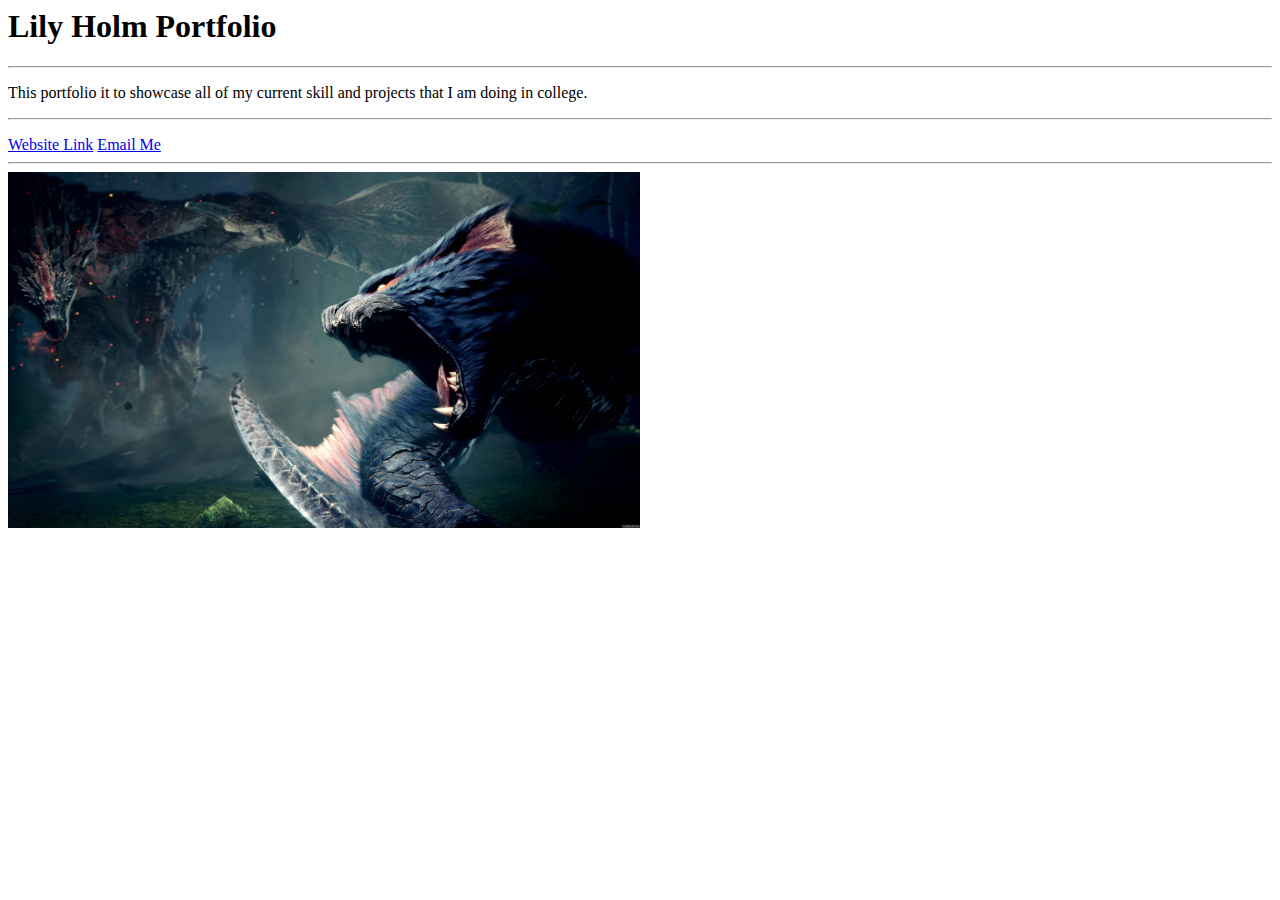
==== index.html @ 418b7853 "Update index.html" ====
<html>
    <head>
        <title>Portfolio</title>
        <link rel="stylesheet" type="text/css" href="styles/styles.css">
    </head>
    <body>
        <h1>Lily Holm Portfolio</h1>
        <hr>
        <p>This portfolio it to showcase all of my current skill and projects that I am
            doing in college.</p>
        <hr>
        <p></p>
        <a href="https://vitruvikin.carrd.co/">Website Link</a>
        <a href="mailto:lilyholm@u.boisestate.edu">Email Me</a>
        <hr>
            <img src="images/monster-hunter-world-nargacuga-vs-pink-rathian-47obhkaea0qhyicu.jpg" alt="Test_Image">
    </body>
</html>
---- styles/styles.css ----
img {
    width:50%;
    height:auto;
}
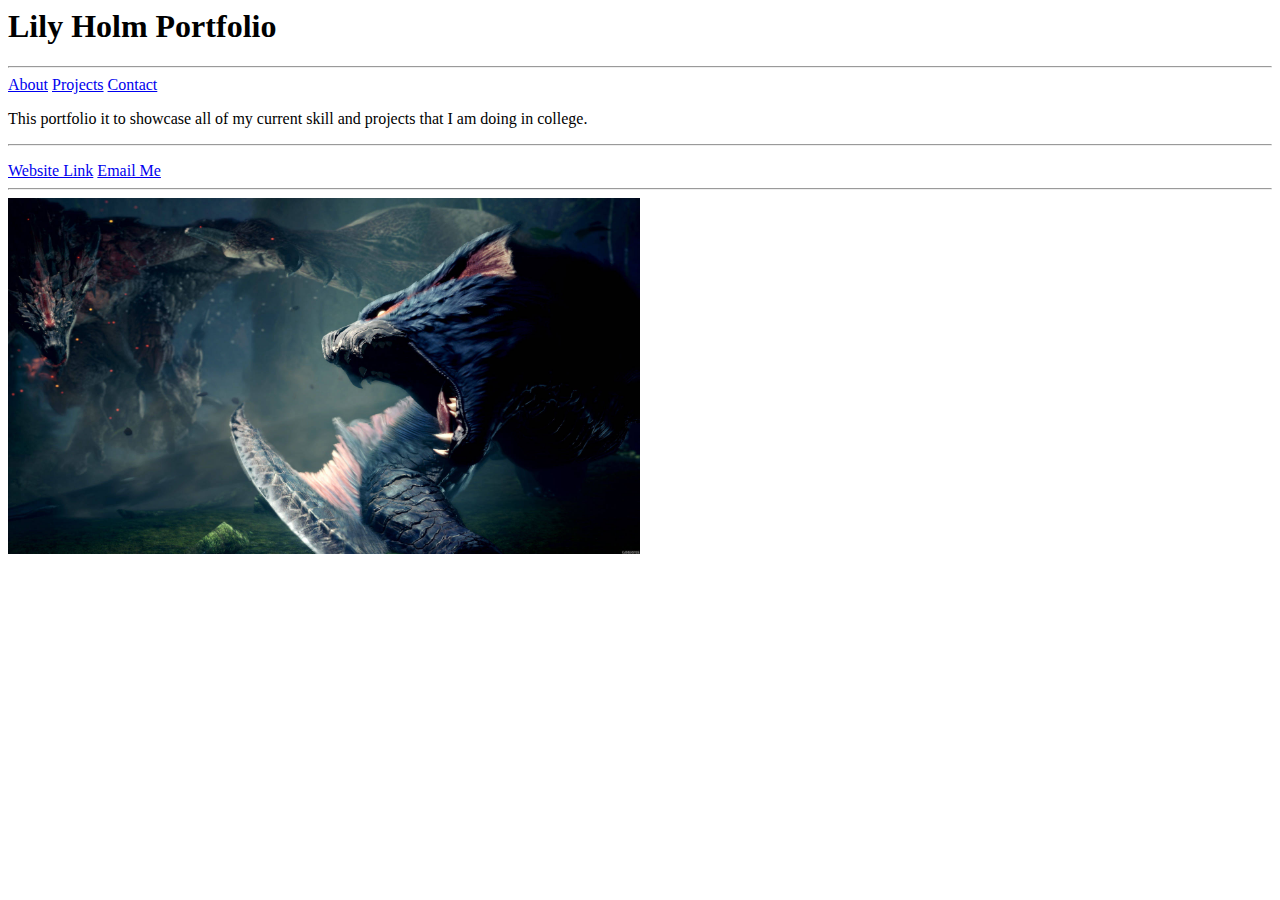
==== commit d315df98: "testing" ====
--- a/index.html
+++ b/index.html
@@ -3,9 +3,15 @@
         <title>Portfolio</title>
         <link rel="stylesheet" type="text/css" href="styles/styles.css">
     </head>
+
     <body>
         <h1>Lily Holm Portfolio</h1>
         <hr>
+        <nav>
+            <a href="#">About</a>
+            <a href="#">Projects</a>
+            <a href="#">Contact</a>
+        </nav>
         <p>This portfolio it to showcase all of my current skill and projects that I am
             doing in college.</p>
         <hr>
@@ -15,4 +21,4 @@
         <hr>
             <img src="images/monster-hunter-world-nargacuga-vs-pink-rathian-47obhkaea0qhyicu.jpg" alt="Test_Image">
     </body>
-</html>
+</html>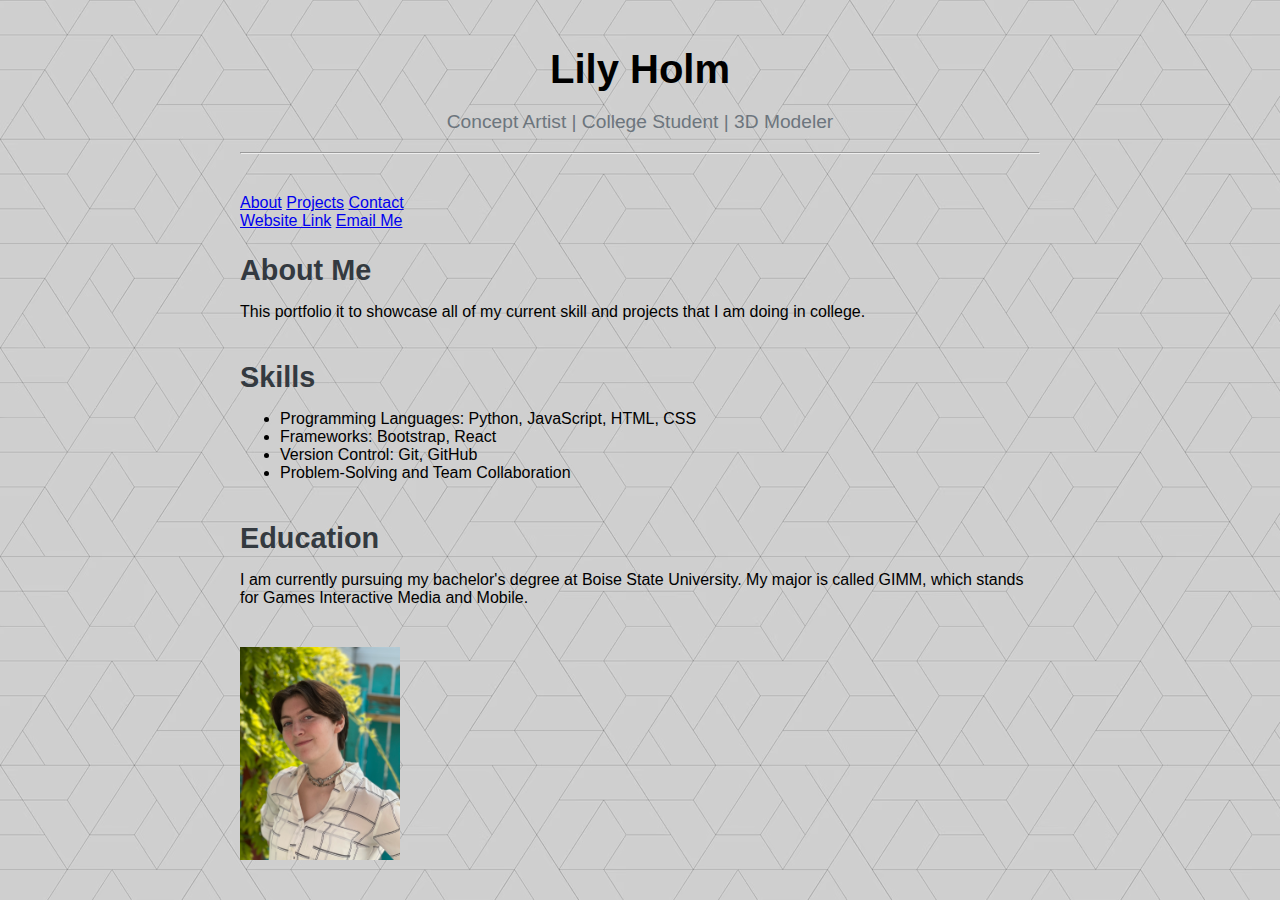
==== commit abf3d8b3: "added parts" ====
--- a/index.html
+++ b/index.html
@@ -1,24 +1,59 @@
 <html>
     <head>
         <title>Portfolio</title>
+        <link href="https://cdn.jsdelivr.net/npm/bootstrap@5.3.2/dist/css/bootstrap.min.css" rel="stylesheet" integrity="sha384-rbsA2VBKQmQoVST5iQzt8t8kYh1zFQ3zZ1pqqZp6YUqUj3zjzBfX38Q7t7L4pOnH" crossorigin="anonymous">
         <link rel="stylesheet" type="text/css" href="styles/styles.css">
     </head>
 
     <body>
-        <h1>Lily Holm Portfolio</h1>
-        <hr>
-        <nav>
-            <a href="#">About</a>
-            <a href="#">Projects</a>
-            <a href="#">Contact</a>
-        </nav>
-        <p>This portfolio it to showcase all of my current skill and projects that I am
-            doing in college.</p>
-        <hr>
-        <p></p>
-        <a href="https://vitruvikin.carrd.co/">Website Link</a>
-        <a href="mailto:lilyholm@u.boisestate.edu">Email Me</a>
-        <hr>
-            <img src="images/monster-hunter-world-nargacuga-vs-pink-rathian-47obhkaea0qhyicu.jpg" alt="Test_Image">
-    </body>
-</html>+        <div class="container">
+
+            <!-- Header Section -->
+            <header class="header-section">
+                <h1>Lily Holm</h1>
+                <p class="tagline">Concept Artist | College Student | 3D Modeler</p>
+                <hr>
+            </header>
+            <nav>
+                <a href="#">About</a>
+                <a href="#">Projects</a>
+                <a href="#">Contact</a>
+            </nav>
+            <a href="https://vitruvikin.carrd.co/">Website Link</a>
+            <a href="mailto:lilyholm@u.boisestate.edu">Email Me</a>
+
+            <!-- About Section -->
+            <section class="about-section">
+                <h2>About Me</h2>
+                <p>
+                    This portfolio it to showcase all of my current 
+                    skill and projects that I am doing in college.
+                </p>
+            </section>
+            <!-- Skills Section -->
+            <section class="skills-section">
+                <h2>Skills</h2>
+                <ul>
+                    <li>Programming Languages: Python, JavaScript, HTML, CSS</li>
+                    <li>Frameworks: Bootstrap, React</li>
+                    <li>Version Control: Git, GitHub</li>
+                    <li>Problem-Solving and Team Collaboration</li>
+                </ul>
+            </section>
+
+            <!-- Education Section -->
+            <section class="education-section">
+                <h2>Education</h2>
+                <p>
+                    I am currently pursuing my bachelor's degree at
+                    Boise State University. My major is called GIMM,
+                    which stands for Games Interactive Media and Mobile.
+                </p>
+            </section>
+
+            <!-- Image Section -->
+            <div class="image-section">
+                <img src="images/IMG_4449.jpg" alt="Lily Holm">
+            </div>
+        </body>
+</html>
--- a/styles/styles.css
+++ b/styles/styles.css
@@ -1,4 +1,81 @@
+body {
+    font-family: Arial, sans-serif;
+    position: relative; /* Ensure the pseudo-element is positioned relative to the body */
+    background-color: #acacac; /* Fallback color */
+    margin: 0;
+    padding: 0;
+}
+
+.container {
+    max-width: 800px;
+    margin: 0 auto;
+    padding: 20px;
+}
+
+.header-section {
+    text-align: center;
+    margin-bottom: 40px;
+}
+
+.header-section h1 {
+    font-size: 2.5rem;
+    margin-bottom: 10px;
+}
+
+.header-section .tagline {
+    font-size: 1.2rem;
+    color: #6c757d;
+}
+
+section {
+    margin-bottom: 40px;
+}
+
+section h2 {
+    font-size: 1.8rem;
+    margin-bottom: 15px;
+    color: #343a40;
+}
+
+/* Contact Section */
+.contact-section {
+    text-align: center;
+}
+
+.contact-section .btn-primary,
+.contact-section .btn-secondary {
+    display: inline-block;
+    padding: 10px 20px;
+    margin: 5px;
+    text-decoration: none;
+    color: #fff;
+    border-radius: 5px;
+}
+
+.contact-section .btn-primary {
+    background-color: #007bff;
+}
+
+.contact-section .btn-secondary {
+    background-color: #6c757d;
+}
+
+body::before {
+    content: '';
+    position: absolute;
+    top: 0;
+    left: 0;
+    width: 100%;
+    height: 100%;
+    background-image: url('../images/texture.avif'); /* Background texture */
+    background-repeat: repeat;
+    background-size: auto;
+    opacity: 0.5; /* Adjust the opacity (0.0 to 1.0) */
+    z-index: -1; /* Ensure it stays behind the content */
+    pointer-events: none; /* Prevent interaction with the pseudo-element */
+}
+
 img {
-    width:50%;
-    height:auto;
-}
+    width: 20%;
+    height: auto;
+}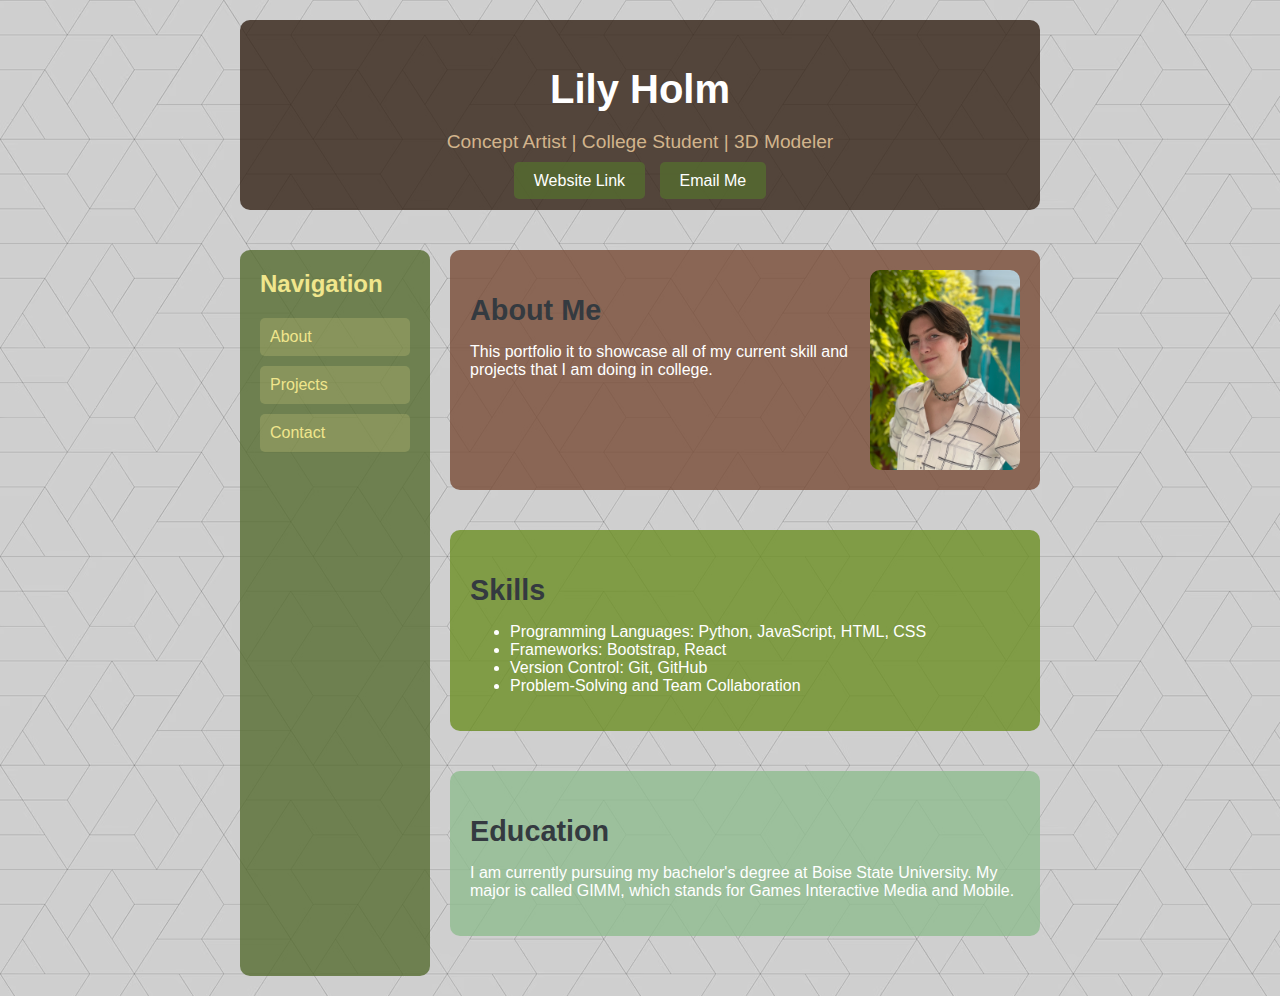
==== commit da394c50: "fancy" ====
--- a/index.html
+++ b/index.html
@@ -1,59 +1,68 @@
 <html>
-    <head>
-        <title>Portfolio</title>
-        <link href="https://cdn.jsdelivr.net/npm/bootstrap@5.3.2/dist/css/bootstrap.min.css" rel="stylesheet" integrity="sha384-rbsA2VBKQmQoVST5iQzt8t8kYh1zFQ3zZ1pqqZp6YUqUj3zjzBfX38Q7t7L4pOnH" crossorigin="anonymous">
-        <link rel="stylesheet" type="text/css" href="styles/styles.css">
-    </head>
+<head>
+    <title>Portfolio</title>
+    <link href="https://cdn.jsdelivr.net/npm/bootstrap@5.3.2/dist/css/bootstrap.min.css" rel="stylesheet" integrity="sha384-rbsA2VBKQmQoVST5iQzt8t8kYh1zFQ3zZ1pqqZp6YUqUj3zjzBfX38Q7t7L4pOnH" crossorigin="anonymous">
+    <link rel="stylesheet" type="text/css" href="styles/styles.css">
+</head>
 
-    <body>
-        <div class="container">
-
-            <!-- Header Section -->
-            <header class="header-section">
-                <h1>Lily Holm</h1>
-                <p class="tagline">Concept Artist | College Student | 3D Modeler</p>
-                <hr>
-            </header>
+<body>
+    <div class="container">
+        <header class="header-section">
+            <h1>Lily Holm</h1>
+            <p class="tagline">Concept Artist | College Student | 3D Modeler</p>
+            <a href="https://vitruvikin.carrd.co/" class="btn custom-btn">Website Link</a>
+            <a href="mailto:lilyholm@u.boisestate.edu" class="btn custom-btn">Email Me</a>
+        </header>
+        <div class="main-content">
             <nav>
+                <h3>Navigation</h3>
                 <a href="#">About</a>
                 <a href="#">Projects</a>
                 <a href="#">Contact</a>
             </nav>
-            <a href="https://vitruvikin.carrd.co/">Website Link</a>
-            <a href="mailto:lilyholm@u.boisestate.edu">Email Me</a>
+            <div class="content">
 
-            <!-- About Section -->
-            <section class="about-section">
-                <h2>About Me</h2>
-                <p>
-                    This portfolio it to showcase all of my current 
-                    skill and projects that I am doing in college.
-                </p>
-            </section>
-            <!-- Skills Section -->
-            <section class="skills-section">
-                <h2>Skills</h2>
-                <ul>
-                    <li>Programming Languages: Python, JavaScript, HTML, CSS</li>
-                    <li>Frameworks: Bootstrap, React</li>
-                    <li>Version Control: Git, GitHub</li>
-                    <li>Problem-Solving and Team Collaboration</li>
-                </ul>
-            </section>
+                <section class="about-section">
+                    <div class="about-content">
+                        <div class="about-text">
+                            <h2>About Me</h2>
+                            <p>
+                                This portfolio it to showcase all of my current
+                                skill and projects that I am doing in college.
+                            </p>
+                        </div>
+                        <div class="image-section">
+                            <img src="images/IMG_4449.jpg" alt="Lily Holm">
+                        </div>
+                    </div>
+                </section>
 
-            <!-- Education Section -->
-            <section class="education-section">
-                <h2>Education</h2>
-                <p>
-                    I am currently pursuing my bachelor's degree at
-                    Boise State University. My major is called GIMM,
-                    which stands for Games Interactive Media and Mobile.
-                </p>
-            </section>
+                <section class="skills-section">
+                    <h2>Skills</h2>
+                    <ul>
+                        <li>Programming Languages: Python, JavaScript, HTML, CSS</li>
+                        <li>Frameworks: Bootstrap, React</li>
+                        <li>Version Control: Git, GitHub</li>
+                        <li>Problem-Solving and Team Collaboration</li>
+                    </ul>
+                </section>
 
-            <!-- Image Section -->
-            <div class="image-section">
-                <img src="images/IMG_4449.jpg" alt="Lily Holm">
+                <section class="education-section">
+                    <h2>Education</h2>
+                    <p>
+                        I am currently pursuing my bachelor's degree at
+                        Boise State University. My major is called GIMM,
+                        which stands for Games Interactive Media and Mobile.
+                    </p>
+                </section>
             </div>
-        </body>
+        </div>
+    </div>
+</body>
 </html>
+
+
+
+
+
+
--- a/styles/styles.css
+++ b/styles/styles.css
@@ -5,6 +5,21 @@
     margin: 0;
     padding: 0;
 }
+
+    body::before {
+        content: '';
+        position: absolute;
+        top: 0;
+        left: 0;
+        width: 100%;
+        height: 100%;
+        background-image: url('../images/texture.avif'); /* Background texture */
+        background-repeat: repeat;
+        background-size: auto;
+        opacity: 0.5; /* Adjust the opacity (0.0 to 1.0) */
+        z-index: -1; /* Ensure it stays behind the content */
+        pointer-events: none; /* Prevent interaction with the pseudo-element */
+    }
 
 .container {
     max-width: 800px;
@@ -15,67 +30,141 @@
 .header-section {
     text-align: center;
     margin-bottom: 40px;
+    background-color: rgb(51, 34, 21, 0.80); /* SaddleBrown with opacity */
+    color: white;
+    padding: 20px;
+    border-radius: 10px;
 }
 
-.header-section h1 {
-    font-size: 2.5rem;
-    margin-bottom: 10px;
+    .header-section h1 {
+        font-size: 2.5rem;
+        margin-bottom: 10px;
+    }
+
+    .header-section .tagline {
+        font-size: 1.2rem;
+        color: #D2B48C; /* Tan */
+    }
+
+    .header-section .btn {
+        margin: 5px;
+    }
+
+.custom-btn {
+    padding: 10px 20px;
+    border-radius: 5px;
+    text-decoration: none;
+    background-color: rgba(85, 107, 47, 0.8); /* DarkOliveGreen with opacity */
+    color: white;
+    transition: background-color 0.3s, color 0.3s;
 }
 
-.header-section .tagline {
-    font-size: 1.2rem;
-    color: #6c757d;
+    .custom-btn:hover {
+        background-color: rgba(85, 107, 47, 1); /* DarkOliveGreen */
+        color: white;
+    }
+
+.main-content {
+    display: flex;
+}
+
+nav {
+    flex: 0 0 150px; /* Fixed width for the nav */
+    margin-right: 20px;
+    background-color: rgba(85, 107, 47, 0.8); /* DarkOliveGreen with opacity */
+    padding: 20px;
+    color: white;
+    border-radius: 10px;
+}
+
+    nav h3 {
+        margin-top: 0;
+        margin-bottom: 20px;
+        font-size: 1.5rem;
+        color: #F0E68C; /* Khaki */
+    }
+
+    nav a {
+        display: block;
+        margin-bottom: 10px;
+        text-decoration: none;
+        color: #F0E68C; /* Khaki */
+        padding: 10px;
+        border-radius: 5px;
+        background-color: rgba(240, 230, 140, 0.2); /* Khaki with opacity */
+        transition: background-color 0.3s, color 0.3s;
+    }
+
+        nav a:hover {
+            background-color: rgba(240, 230, 140, 0.5); /* Khaki with more opacity */
+            color: #556B2F; /* DarkOliveGreen */
+        }
+
+    nav a.active {
+        background-color: rgba(240, 230, 140, 0.5); /* Khaki with more opacity */
+        color: #556B2F; /* DarkOliveGreen */
+        font-weight: bold;
+    }
+
+.content {
+    flex: 1;
 }
 
 section {
     margin-bottom: 40px;
+    padding: 20px;
+    border-radius: 10px;
 }
 
-section h2 {
-    font-size: 1.8rem;
-    margin-bottom: 15px;
-    color: #343a40;
+    section h2 {
+        font-size: 1.8rem;
+        margin-bottom: 15px;
+        color: #343a40;
+    }
+
+.about-section {
+    background-color: rgb(120, 75, 54, 0.80); /* Sienna with opacity */
+    color: white;
 }
 
-/* Contact Section */
-.contact-section {
-    text-align: center;
+.about-content {
+    display: grid;
+    grid-template-columns: 1fr auto;
+    grid-template-rows: auto auto;
+    gap: 20px;
+    align-items: start;
 }
 
-.contact-section .btn-primary,
-.contact-section .btn-secondary {
-    display: inline-block;
-    padding: 10px 20px;
-    margin: 5px;
-    text-decoration: none;
-    color: #fff;
-    border-radius: 5px;
+.about-text {
+    grid-column: 1 / 2;
+    grid-row: 1 / 3;
 }
 
-.contact-section .btn-primary {
-    background-color: #007bff;
+.image-section {
+    grid-column: 2 / 3;
+    grid-row: 1 / 3;
 }
 
-.contact-section .btn-secondary {
-    background-color: #6c757d;
+    .image-section img {
+        width: 150px; /* Set a specific width for the image */
+        height: auto;
+        border-radius: 10px;
+    }
+
+.skills-section {
+    background-color: rgba(107, 142, 35, 0.8); /* OliveDrab with opacity */
+    color: white;
 }
 
-body::before {
-    content: '';
-    position: absolute;
-    top: 0;
-    left: 0;
-    width: 100%;
-    height: 100%;
-    background-image: url('../images/texture.avif'); /* Background texture */
-    background-repeat: repeat;
-    background-size: auto;
-    opacity: 0.5; /* Adjust the opacity (0.0 to 1.0) */
-    z-index: -1; /* Ensure it stays behind the content */
-    pointer-events: none; /* Prevent interaction with the pseudo-element */
+.education-section {
+    background-color: rgba(143, 188, 143, 0.8); /* DarkSeaGreen with opacity */
+    color: white;
 }
 
 img {
     width: 20%;
     height: auto;
-}+}
+
+
+
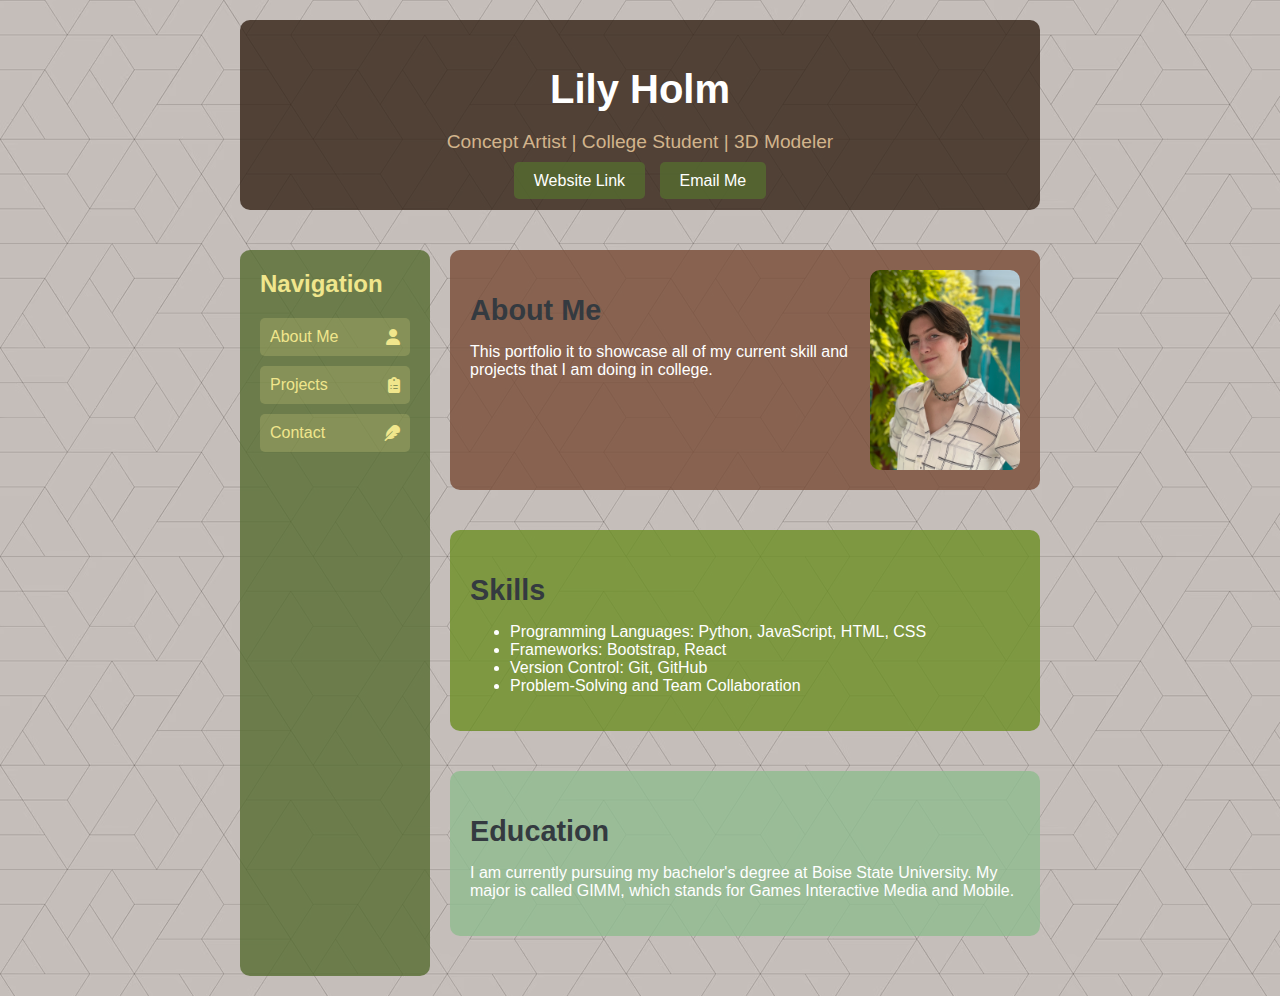
==== commit db61c3cd: "animations" ====
--- a/index.html
+++ b/index.html
@@ -1,6 +1,7 @@
 <html>
 <head>
     <title>Portfolio</title>
+    <link rel="stylesheet" href="https://cdnjs.cloudflare.com/ajax/libs/font-awesome/6.7.2/css/all.min.css" integrity="sha512-Evv84Mr4kqVGRNSgIGL/F/aIDqQb7xQ2vcrdIwxfjThSH8CSR7PBEakCr51Ck+w+/U6swU2Im1vVX0SVk9ABhg==" crossorigin="anonymous" referrerpolicy="no-referrer" />
     <link href="https://cdn.jsdelivr.net/npm/bootstrap@5.3.2/dist/css/bootstrap.min.css" rel="stylesheet" integrity="sha384-rbsA2VBKQmQoVST5iQzt8t8kYh1zFQ3zZ1pqqZp6YUqUj3zjzBfX38Q7t7L4pOnH" crossorigin="anonymous">
     <link rel="stylesheet" type="text/css" href="styles/styles.css">
 </head>
@@ -16,9 +17,9 @@
         <div class="main-content">
             <nav>
                 <h3>Navigation</h3>
-                <a href="#">About</a>
-                <a href="#">Projects</a>
-                <a href="#">Contact</a>
+                <a href="#">About Me <i class="fa-solid fa-user"></i></a>
+                <a href="#">Projects <i class="fa-solid fa-clipboard-list"></i></a>
+                <a href="#">Contact <i class="fa-solid fa-feather"></i></a>
             </nav>
             <div class="content">
 
--- a/styles/styles.css
+++ b/styles/styles.css
@@ -1,7 +1,7 @@
 body {
     font-family: Arial, sans-serif;
     position: relative; /* Ensure the pseudo-element is positioned relative to the body */
-    background-color: #acacac; /* Fallback color */
+    background-color: #988b83; /* Fallback color */
     margin: 0;
     padding: 0;
 }
@@ -85,7 +85,9 @@
     }
 
     nav a {
-        display: block;
+        display: flex;
+        justify-content: space-between;
+        align-items: center;
         margin-bottom: 10px;
         text-decoration: none;
         color: #F0E68C; /* Khaki */
@@ -100,11 +102,29 @@
             color: #556B2F; /* DarkOliveGreen */
         }
 
-    nav a.active {
-        background-color: rgba(240, 230, 140, 0.5); /* Khaki with more opacity */
-        color: #556B2F; /* DarkOliveGreen */
-        font-weight: bold;
+        nav a.active {
+            background-color: rgba(240, 230, 140, 0.5); /* Khaki with more opacity */
+            color: #556B2F; /* DarkOliveGreen */
+            font-weight: bold;
+        }
+
+@keyframes bounce {
+    0%, 20%, 50%, 80%, 100% {
+        transform: translateY(0);
     }
+
+    40% {
+        transform: translateY(-10px);
+    }
+
+    60% {
+        transform: translateY(-5px);
+    }
+}
+
+nav a:hover i {
+    animation: bounce 0.5s;
+}
 
 .content {
     flex: 1;
@@ -165,6 +185,3 @@
     width: 20%;
     height: auto;
 }
-
-
-
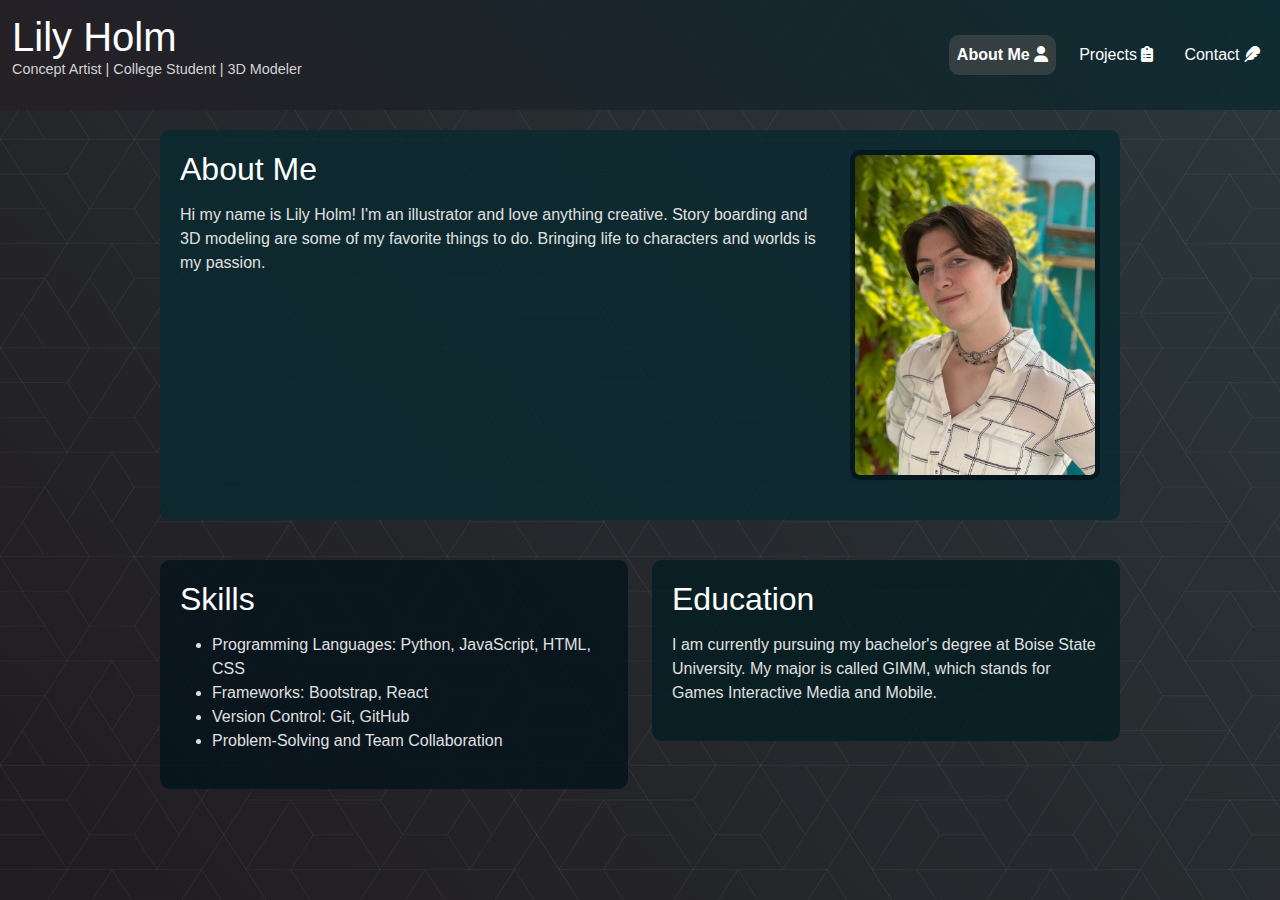
==== commit 88d605ce: "BIG CHANGE" ====
--- a/index.html
+++ b/index.html
@@ -2,42 +2,68 @@
 <head>
     <title>Portfolio</title>
     <link rel="stylesheet" href="https://cdnjs.cloudflare.com/ajax/libs/font-awesome/6.7.2/css/all.min.css" integrity="sha512-Evv84Mr4kqVGRNSgIGL/F/aIDqQb7xQ2vcrdIwxfjThSH8CSR7PBEakCr51Ck+w+/U6swU2Im1vVX0SVk9ABhg==" crossorigin="anonymous" referrerpolicy="no-referrer" />
-    <link href="https://cdn.jsdelivr.net/npm/bootstrap@5.3.2/dist/css/bootstrap.min.css" rel="stylesheet" integrity="sha384-rbsA2VBKQmQoVST5iQzt8t8kYh1zFQ3zZ1pqqZp6YUqUj3zjzBfX38Q7t7L4pOnH" crossorigin="anonymous">
+    <link href="https://cdn.jsdelivr.net/npm/bootstrap@5.3.3/dist/css/bootstrap.min.css" rel="stylesheet" integrity="sha384-QWTKZyjpPEjISv5WaRU9OFeRpok6YctnYmDr5pNlyT2bRjXh0JMhjY6hW+ALEwIH" crossorigin="anonymous">
+    <script src="https://cdn.jsdelivr.net/npm/bootstrap@5.3.3/dist/js/bootstrap.bundle.min.js" integrity="sha384-YvpcrYf0tY3lHB60NNkmXc5s9fDVZLESaAA55NDzOxhy9GkcIdslK1eN7N6jIeHz" crossorigin="anonymous"></script>
     <link rel="stylesheet" type="text/css" href="styles/styles.css">
 </head>
 
 <body>
+    <!-- Navigation -->
+    <nav class="navbar navbar-expand-lg navbar-light">
+        <div class="container-fluid">
+            <a class="navbar-brand" href="#">
+                <h1>Lily Holm</h1>
+                <p class="tagline">Concept Artist | College Student | 3D Modeler</p>
+            </a>
+            <button class="navbar-toggler" type="button" data-bs-toggle="collapse" data-bs-target="#navbarNav" aria-controls="navbarNav" aria-expanded="false" aria-label="Toggle navigation">
+                <span class="navbar-toggler-icon"></span>
+            </button>
+            <div class="collapse navbar-collapse" id="navbarNav">
+                <ul class="navbar-nav ms-auto">
+                    <li class="nav-item">
+                        <a class="nav-link active" aria-current="page" href="#">About Me <i class="fa-solid fa-user"></i></a>
+                    </li>
+                    <li class="nav-item">
+                        <a class="nav-link" href="#">Projects <i class="fa-solid fa-clipboard-list"></i></a>
+                    </li>
+                    <li class="nav-item">
+                        <a class="nav-link" href="#">Contact <i class="fa-solid fa-feather"></i></a>
+                    </li>
+                </ul>
+            </div>
+        </div>
+    </nav>
+
     <div class="container">
-        <header class="header-section">
-            <h1>Lily Holm</h1>
-            <p class="tagline">Concept Artist | College Student | 3D Modeler</p>
-            <a href="https://vitruvikin.carrd.co/" class="btn custom-btn">Website Link</a>
-            <a href="mailto:lilyholm@u.boisestate.edu" class="btn custom-btn">Email Me</a>
-        </header>
-        <div class="main-content">
-            <nav>
-                <h3>Navigation</h3>
-                <a href="#">About Me <i class="fa-solid fa-user"></i></a>
-                <a href="#">Projects <i class="fa-solid fa-clipboard-list"></i></a>
-                <a href="#">Contact <i class="fa-solid fa-feather"></i></a>
-            </nav>
-            <div class="content">
+        <div class="row">
+            <!--<div class="col-md-12">
+                <header class="header-section">
+                    <a href="https://vitruvikin.carrd.co/" class="btn custom-btn">Website Link</a>
+                    <a href="mailto:lilyholm@u.boisestate.edu" class="btn custom-btn">Email Me</a>
+                </header>
+            </div>-->
 
+            <div class="col-md-12">
                 <section class="about-section">
                     <div class="about-content">
                         <div class="about-text">
                             <h2>About Me</h2>
                             <p>
-                                This portfolio it to showcase all of my current
-                                skill and projects that I am doing in college.
+                                Hi my name is Lily Holm! I'm an illustrator and love anything creative.
+                                Story boarding and 3D modeling are some of my favorite things to do.
+                                Bringing life to characters and worlds is my passion.
                             </p>
                         </div>
                         <div class="image-section">
-                            <img src="images/IMG_4449.jpg" alt="Lily Holm">
+                            <img src="images/IMG_4449.jpg" alt="Lily Holm" class="img-fluid">
                         </div>
                     </div>
                 </section>
+            </div>
+        </div>
 
+        <div class="row">
+            <div class="col-md-6">
                 <section class="skills-section">
                     <h2>Skills</h2>
                     <ul>
@@ -47,7 +73,9 @@
                         <li>Problem-Solving and Team Collaboration</li>
                     </ul>
                 </section>
+            </div>
 
+            <div class="col-md-6">
                 <section class="education-section">
                     <h2>Education</h2>
                     <p>
--- a/styles/styles.css
+++ b/styles/styles.css
@@ -1,9 +1,9 @@
 body {
     font-family: Arial, sans-serif;
-    position: relative; /* Ensure the pseudo-element is positioned relative to the body */
-    background-color: #988b83; /* Fallback color */
+    background: linear-gradient(45deg, #262026, rgb(2, 21, 25, 0.80)); /* Gradient background */
     margin: 0;
     padding: 0;
+    color: #e0e0e0;
 }
 
     body::before {
@@ -13,16 +13,17 @@
         left: 0;
         width: 100%;
         height: 100%;
-        background-image: url('../images/texture.avif'); /* Background texture */
+        background-image: url('../images/texture.avif');
         background-repeat: repeat;
         background-size: auto;
-        opacity: 0.5; /* Adjust the opacity (0.0 to 1.0) */
-        z-index: -1; /* Ensure it stays behind the content */
-        pointer-events: none; /* Prevent interaction with the pseudo-element */
+        opacity: 0.2;
+        z-index: -1;
+        pointer-events: none;
+        filter: invert(1); /* Invert the color of the texture */
     }
 
 .container {
-    max-width: 800px;
+    max-width: 1000px;
     margin: 0 auto;
     padding: 20px;
 }
@@ -30,83 +31,54 @@
 .header-section {
     text-align: center;
     margin-bottom: 40px;
-    background-color: rgb(51, 34, 21, 0.80); /* SaddleBrown with opacity */
-    color: white;
+    background-color: rgba(51, 34, 21, 0.80);
+    color: #ffffff;
     padding: 20px;
     border-radius: 10px;
 }
 
-    .header-section h1 {
-        font-size: 2.5rem;
-        margin-bottom: 10px;
+nav {
+    background: linear-gradient(45deg, #262026, rgba(7, 41, 47, 0.80)); /* Gradient background */
+}
+
+    nav a.nav-link {
+        border-radius: 10px;
+        color: #ffffff !important;
     }
 
-    .header-section .tagline {
-        font-size: 1.2rem;
-        color: #D2B48C; /* Tan */
+        nav a.nav-link:hover {
+            background-color: rgba(85, 85, 85, 0.5);
+            color: #ffffff !important;
+        }
+
+        nav a.nav-link.active {
+            background-color: rgba(85, 85, 85, 0.5);
+            color: #ffffff !important;
+            font-weight: bold;
+        }
+
+.navbar-brand {
+    display: flex;
+    flex-direction: column;
+}
+
+    .navbar-brand h1 {
+        color: #ffffff !important;
     }
 
-    .header-section .btn {
-        margin: 5px;
-    }
-
-.custom-btn {
-    padding: 10px 20px;
-    border-radius: 5px;
-    text-decoration: none;
-    background-color: rgba(85, 107, 47, 0.8); /* DarkOliveGreen with opacity */
-    color: white;
-    transition: background-color 0.3s, color 0.3s;
+.tagline {
+    font-size: 0.9rem;
+    margin-top: -10px;
+    color: #d3d3d3;
 }
 
-    .custom-btn:hover {
-        background-color: rgba(85, 107, 47, 1); /* DarkOliveGreen */
-        color: white;
-    }
-
-.main-content {
-    display: flex;
+.nav-item {
+    margin-right: 15px;
 }
 
-nav {
-    flex: 0 0 150px; /* Fixed width for the nav */
-    margin-right: 20px;
-    background-color: rgba(85, 107, 47, 0.8); /* DarkOliveGreen with opacity */
-    padding: 20px;
-    color: white;
-    border-radius: 10px;
-}
-
-    nav h3 {
-        margin-top: 0;
-        margin-bottom: 20px;
-        font-size: 1.5rem;
-        color: #F0E68C; /* Khaki */
+    .nav-item:last-child {
+        margin-right: 0;
     }
-
-    nav a {
-        display: flex;
-        justify-content: space-between;
-        align-items: center;
-        margin-bottom: 10px;
-        text-decoration: none;
-        color: #F0E68C; /* Khaki */
-        padding: 10px;
-        border-radius: 5px;
-        background-color: rgba(240, 230, 140, 0.2); /* Khaki with opacity */
-        transition: background-color 0.3s, color 0.3s;
-    }
-
-        nav a:hover {
-            background-color: rgba(240, 230, 140, 0.5); /* Khaki with more opacity */
-            color: #556B2F; /* DarkOliveGreen */
-        }
-
-        nav a.active {
-            background-color: rgba(240, 230, 140, 0.5); /* Khaki with more opacity */
-            color: #556B2F; /* DarkOliveGreen */
-            font-weight: bold;
-        }
 
 @keyframes bounce {
     0%, 20%, 50%, 80%, 100% {
@@ -122,29 +94,27 @@
     }
 }
 
-nav a:hover i {
+nav a.nav-link:hover i {
     animation: bounce 0.5s;
-}
-
-.content {
-    flex: 1;
 }
 
 section {
     margin-bottom: 40px;
     padding: 20px;
     border-radius: 10px;
+    background-color: rgba(51, 51, 51, 0.8);
+    color: #ffffff;
 }
 
-    section h2 {
-        font-size: 1.8rem;
-        margin-bottom: 15px;
-        color: #343a40;
-    }
+h2 {
+    font-size: 2.0rem;
+    margin-bottom: 15px;
+    color: #ffffff;
+}
 
 .about-section {
-    background-color: rgb(120, 75, 54, 0.80); /* Sienna with opacity */
-    color: white;
+    background-color: rgba(7, 41, 47, 0.80); /* Dark Sea Green with opacity */
+    color: #ffffff;
 }
 
 .about-content {
@@ -155,33 +125,31 @@
     align-items: start;
 }
 
-.about-text {
-    grid-column: 1 / 2;
-    grid-row: 1 / 3;
+    .about-content p {
+        color: #e0e0e0;
+    }
+
+.image-section img {
+    width: 250px;
+    height: auto;
+    border-radius: 10px;
+    border: 5px solid rgba(4, 19, 27, 0.80); /* Dark Sea Green with opacity */
 }
 
-.image-section {
-    grid-column: 2 / 3;
-    grid-row: 1 / 3;
+.skills-section {
+    background-color: rgba(4, 19, 27, 0.80); /* Dark Sea Green with opacity */
+    color: #ffffff;
 }
 
-    .image-section img {
-        width: 150px; /* Set a specific width for the image */
-        height: auto;
-        border-radius: 10px;
+    .skills-section ul li {
+        color: #e0e0e0;
     }
 
-.skills-section {
-    background-color: rgba(107, 142, 35, 0.8); /* OliveDrab with opacity */
-    color: white;
+.education-section {
+    background-color: rgb(4, 29, 34, 0.80); /* Dark Sea Green with opacity */
+    color: #ffffff;
 }
 
-.education-section {
-    background-color: rgba(143, 188, 143, 0.8); /* DarkSeaGreen with opacity */
-    color: white;
-}
-
-img {
-    width: 20%;
-    height: auto;
-}
+    .education-section p {
+        color: #e0e0e0;
+    }
